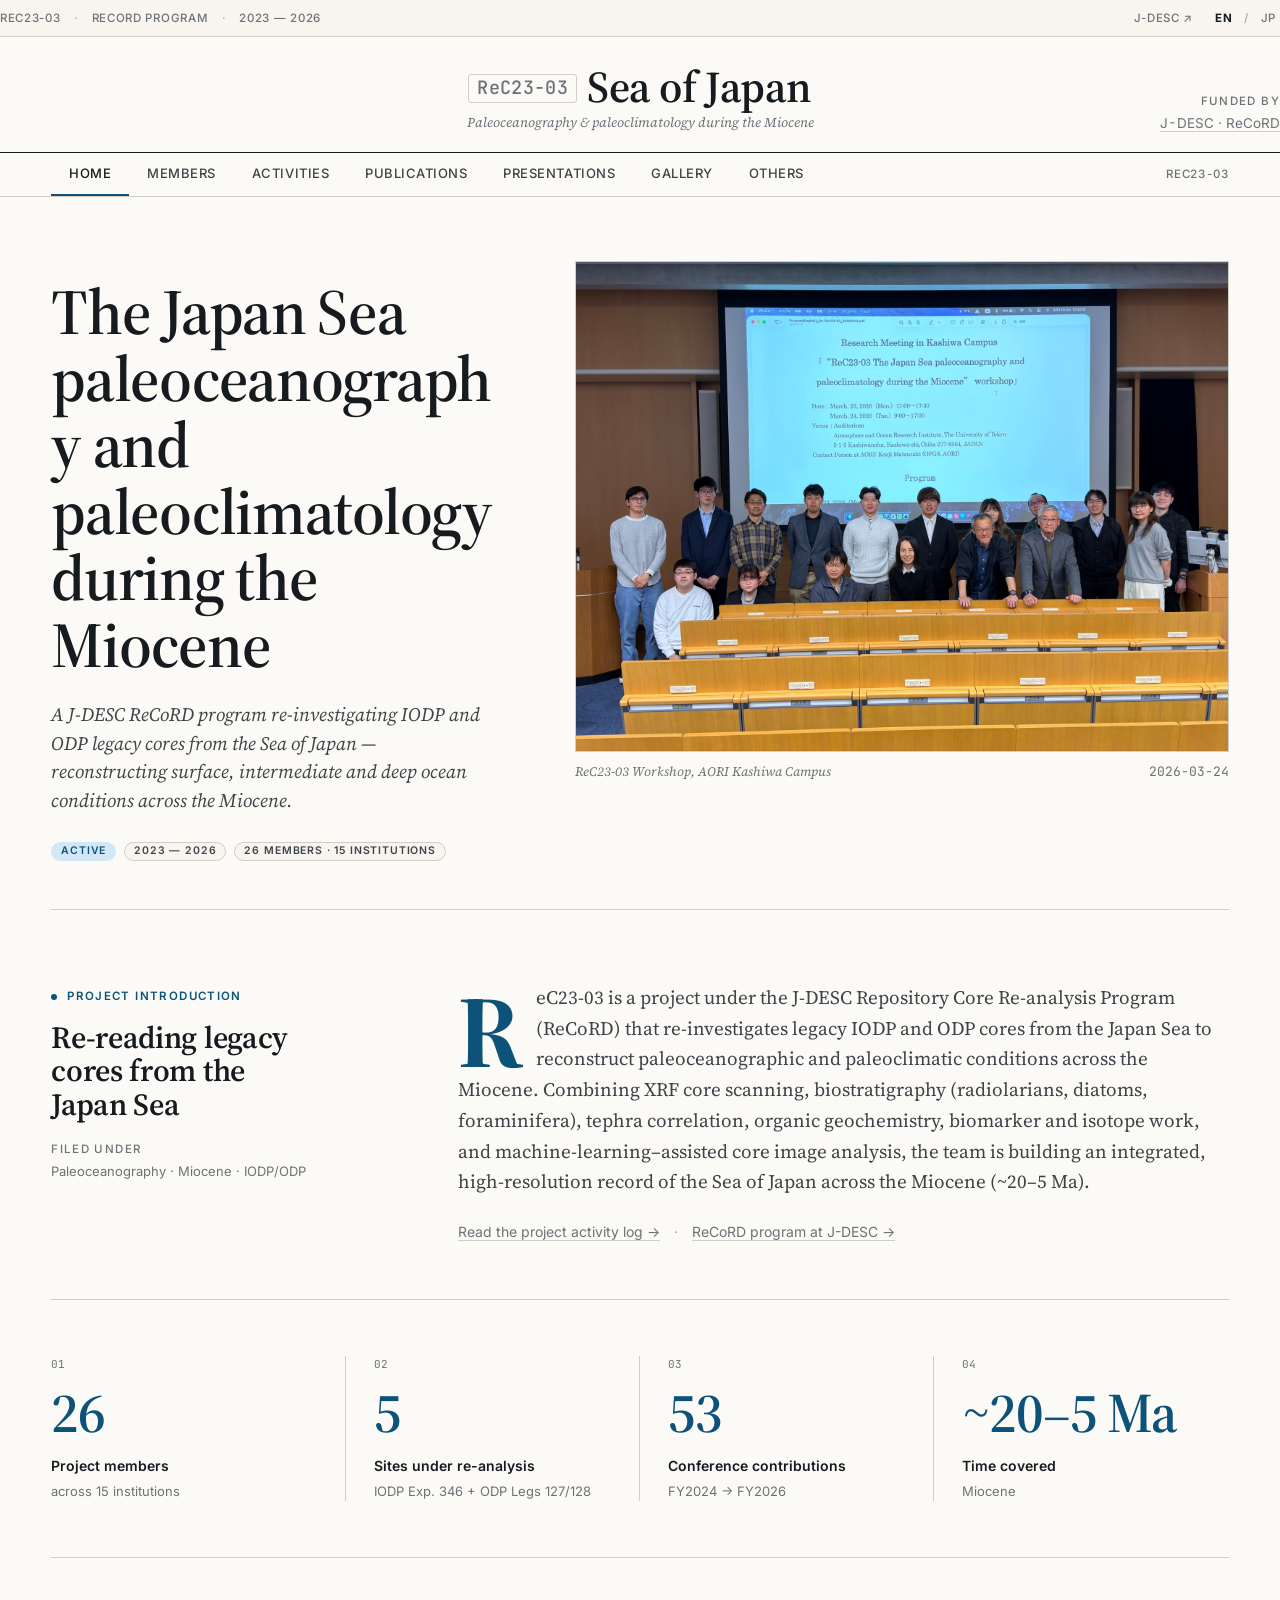
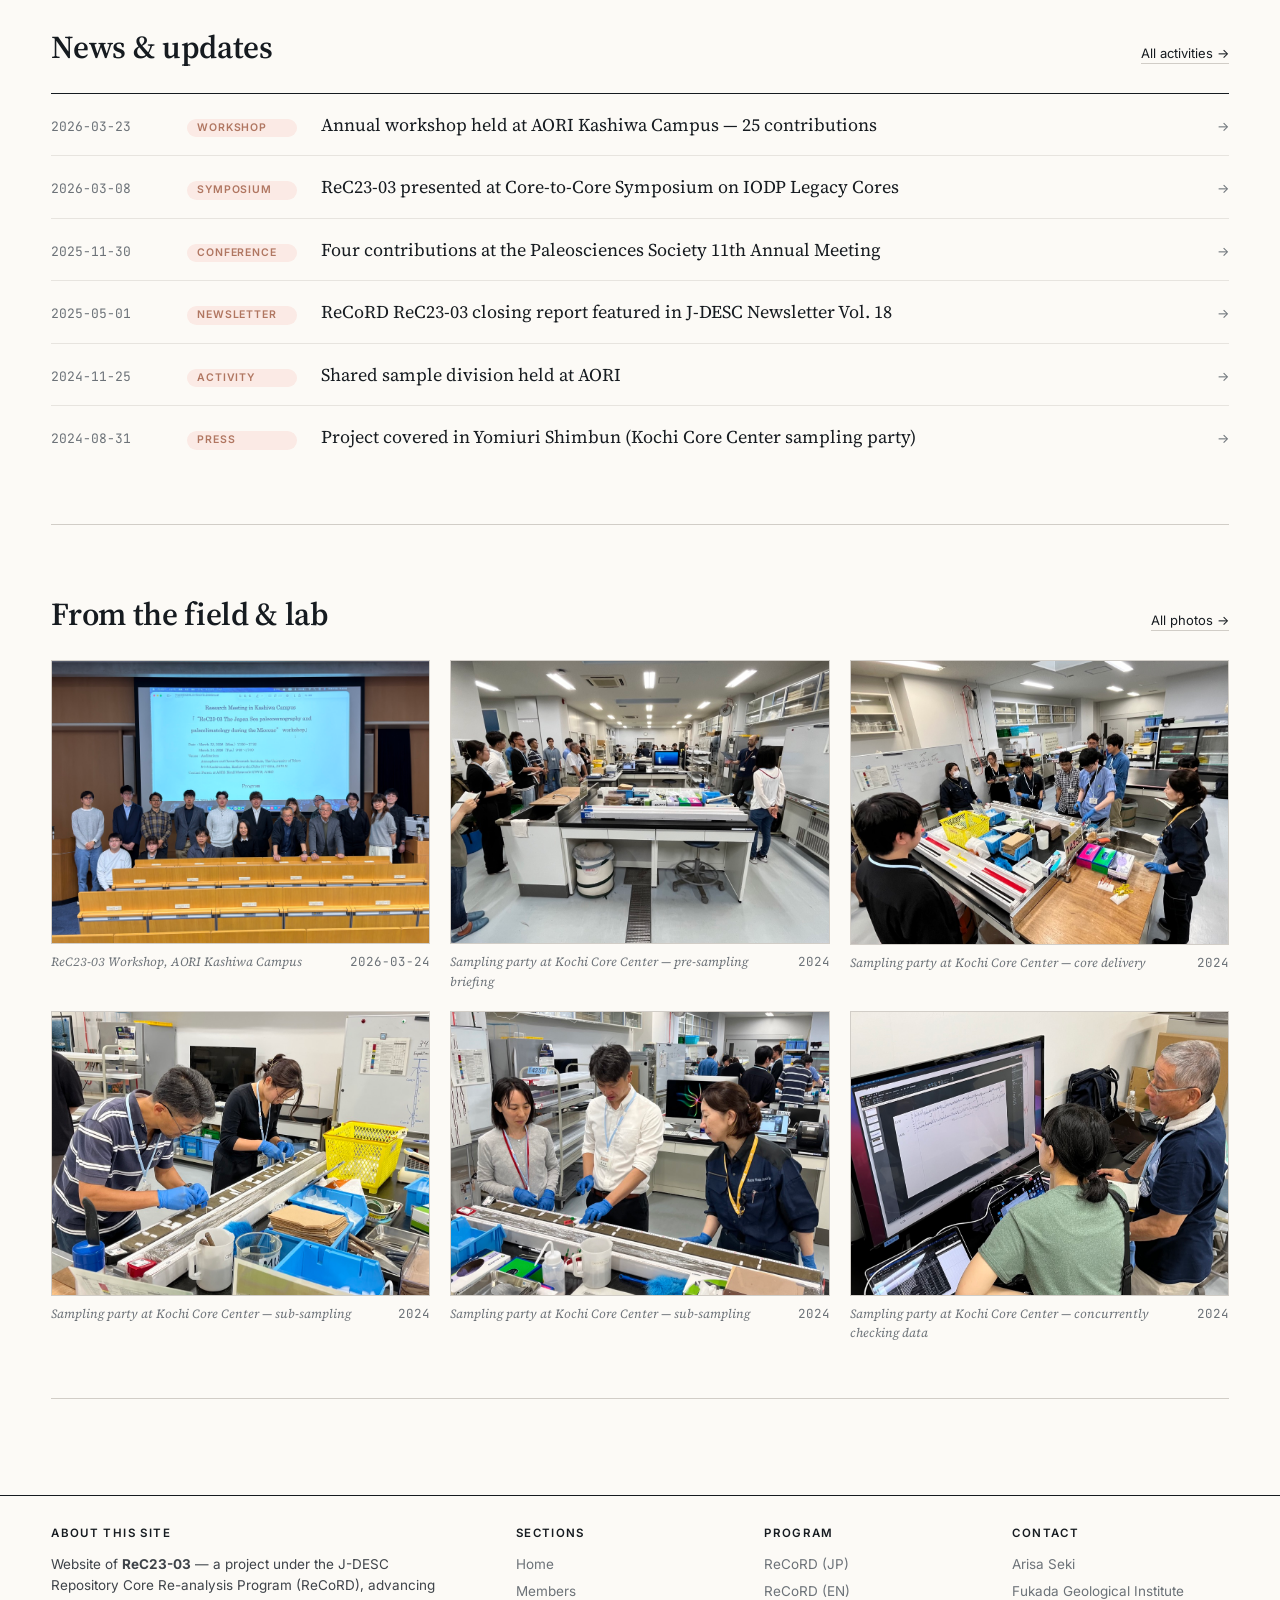
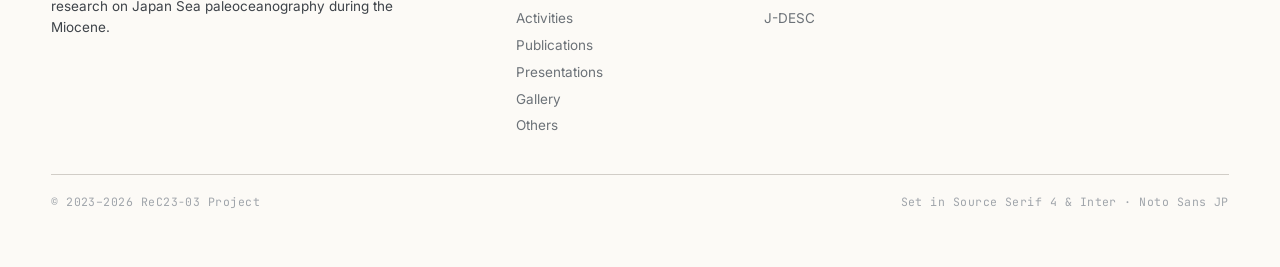
==== index.html @ 6c3a39df "Initial commit: complete ReC23-03 static site Home plus Members, Activities, Publications, Presentat" ====
<!DOCTYPE html>
<html lang="en" data-lang="en">
<head>
<meta charset="utf-8" />
<meta name="viewport" content="width=device-width, initial-scale=1" />
<title>ReC23-03 — Japan Sea paleoceanography during the Miocene</title>
<meta name="description" content="ReC23-03 — a J-DESC ReCoRD program re-investigating IODP and ODP legacy cores from the Sea of Japan to reconstruct Miocene paleoceanography and paleoclimate." />
<script>
/* Apply the saved language before first paint (same key as the prototype). */
(function () {
  var lang = "en";
  try { if (localStorage.getItem("rec23.lang") === "jp") lang = "jp"; } catch (e) {}
  var root = document.documentElement;
  root.setAttribute("data-lang", lang);
  root.setAttribute("lang", lang === "jp" ? "ja" : "en");
})();
</script>
<link rel="preconnect" href="https://fonts.googleapis.com" />
<link rel="preconnect" href="https://fonts.gstatic.com" crossorigin />
<link href="https://fonts.googleapis.com/css2?family=Source+Serif+4:ital,opsz,wght@0,8..60,400;0,8..60,500;0,8..60,600;0,8..60,700;1,8..60,400;1,8..60,500&family=Inter:wght@400;500;600;700&family=Noto+Sans+JP:wght@400;500;600;700&family=JetBrains+Mono:wght@400;500&display=swap" rel="stylesheet" />
<link rel="stylesheet" href="styles.css" />
</head>
<body>

<!-- Utility bar -->
<div class="utility">
  <div class="shell row">
    <div class="left">
      <span>ReC23-03</span>
      <span class="dot-sep">·</span>
      <span>ReCoRD Program</span>
      <span class="dot-sep">·</span>
      <span>2023 — 2026</span>
    </div>
    <div class="right">
      <a class="en" href="https://j-desc.org/en/record/" target="_blank" rel="noopener">J-DESC ↗</a>
      <a class="jp" href="https://j-desc.org/record/" target="_blank" rel="noopener">J-DESC ↗</a>
      <span class="lang-toggle">
        <button type="button" data-lang="en">EN</button>
        <span class="sep">/</span>
        <button type="button" data-lang="jp">JP</button>
      </span>
    </div>
  </div>
</div>

<!-- Masthead -->
<header class="masthead shell">
  <div class="left"></div>
  <div class="center">
    <div class="wordmark">
      <span class="code">ReC23-03</span><span class="en">Sea of Japan</span><span class="jp">日本海</span>
    </div>
    <div class="tagline">
      <span class="en">Paleoceanography &amp; paleoclimatology during the Miocene</span>
      <span class="jp">中新世の古海洋・古気候学</span>
    </div>
  </div>
  <div class="right">
    <div class="kicker"><span class="en">Funded by</span><span class="jp">助成</span></div>
    <div class="funder">
      <a class="link en" href="https://j-desc.org/en/record/" target="_blank" rel="noopener">J-DESC · ReCoRD</a>
      <a class="link jp" href="https://j-desc.org/record/" target="_blank" rel="noopener">J-DESC · ReCoRD</a>
    </div>
  </div>
</header>

<!-- Primary nav -->
<nav class="nav">
  <div class="shell row">
    <div class="nav-links">
      <a href="index.html" class="active"><span class="en">Home</span><span class="jp">ホーム</span></a>
      <a href="members.html"><span class="en">Members</span><span class="jp">メンバー</span></a>
      <a href="activities.html"><span class="en">Activities</span><span class="jp">活動</span></a>
      <a href="publications.html"><span class="en">Publications</span><span class="jp">出版物</span></a>
      <a href="presentations.html"><span class="en">Presentations</span><span class="jp">発表</span></a>
      <a href="gallery.html"><span class="en">Gallery</span><span class="jp">ギャラリー</span></a>
      <a href="others.html"><span class="en">Others</span><span class="jp">その他</span></a>
    </div>
    <div class="meta">ReC23-03</div>
  </div>
</nav>

<main class="shell">

  <!-- Hero (editorial variant) -->
  <section class="hero">
    <div class="grid">
      <div>
        <h1>
          <span class="en">The Japan Sea paleoceanography and paleoclimatology during the Miocene</span>
          <span class="jp">中新世における日本海の古気候・古海洋</span>
        </h1>
        <p class="lede">
          <span class="en">A J-DESC ReCoRD program re-investigating IODP and ODP legacy cores from the Sea of Japan — reconstructing surface, intermediate and deep ocean conditions across the Miocene.</span>
          <span class="jp">J-DESC ReCoRD プログラムの一課題として、IODP・ODP の日本海レガシーコアを再解析し、中新世の表層〜深層の海洋環境を復元する。</span>
        </p>
        <div class="tags">
          <span class="tag accent"><span class="en">Active</span><span class="jp">進行中</span></span>
          <span class="tag">2023 — 2026</span>
          <span class="tag"><span class="en">26 members · 15 institutions</span><span class="jp">26名 · 15機関</span></span>
        </div>
      </div>
      <figure>
        <div class="frame">
          <img src="assets/team-kashiwa-2026.jpg"
               alt="Group photo of ReC23-03 members at the workshop, AORI Kashiwa Campus" />
        </div>
        <figcaption>
          <span class="cap">
            <span class="en">ReC23-03 Workshop, AORI Kashiwa Campus</span>
            <span class="jp">ReC23-03 ワークショップ（東京大学大気海洋研究所 柏キャンパス）</span>
          </span>
          <span class="numeral">2026-03-24</span>
        </figcaption>
      </figure>
    </div>
  </section>

  <!-- Abstract -->
  <section class="abstract">
    <div class="grid">
      <div>
        <div class="eyebrow"><span class="dot"></span><span><span class="en">Project introduction</span><span class="jp">プロジェクト概要</span></span></div>
        <h2>
          <span class="en">Re-reading legacy cores from the Japan Sea</span>
          <span class="jp">日本海のレガシーコアを読みなおす</span>
        </h2>
        <div class="filed">
          <div class="kicker"><span class="en">Filed under</span><span class="jp">分類</span></div>
          <div class="filed-terms">
            <span class="en">Paleoceanography · Miocene · IODP/ODP</span>
            <span class="jp">古海洋・中新世・IODP/ODP</span>
          </div>
        </div>
      </div>
      <div>
        <p class="body en dropcap">ReC23-03 is a project under the J-DESC Repository Core Re-analysis Program (ReCoRD) that re-investigates legacy IODP and ODP cores from the Japan Sea to reconstruct paleoceanographic and paleoclimatic conditions across the Miocene. Combining XRF core scanning, biostratigraphy (radiolarians, diatoms, foraminifera), tephra correlation, organic geochemistry, biomarker and isotope work, and machine-learning–assisted core image analysis, the team is building an integrated, high-resolution record of the Sea of Japan across the Miocene (~20–5 Ma).</p>
        <p class="body jp">ReC23-03 は、J-DESC のリポジトリコア再解析プログラム（ReCoRD）の一課題として、IODP・ODP 等で取得された日本海のレガシーコアを再解析し、中新世の古海洋・古気候環境を復元するプロジェクトです。XRF コアスキャナーによる非破壊分析、放散虫・珪藻・有孔虫・テフラ等の層序、有機地球化学・バイオマーカー・同位体分析、そして機械学習を用いたコア画像解析を統合し、中新世（約20–5 Ma）の日本海の高解像度の総合記録を構築することを目指しています。</p>
        <p class="more">
          <a class="link arrow" href="activities.html"><span class="en">Read the project activity log</span><span class="jp">活動記録を見る</span></a>
          <span class="dot-sep">·</span>
          <a class="link arrow en" href="https://j-desc.org/en/record/" target="_blank" rel="noopener">ReCoRD program at J-DESC</a>
          <a class="link arrow jp" href="https://j-desc.org/record/" target="_blank" rel="noopener">J-DESC の ReCoRD</a>
        </p>
      </div>
    </div>
  </section>

  <!-- Highlights -->
  <section class="highlights">
    <div class="grid">
      <div class="cell">
        <div class="idx numeral">01</div>
        <div class="value">26</div>
        <div class="label">Project members</div>
        <div class="note">across 15 institutions</div>
      </div>
      <div class="cell">
        <div class="idx numeral">02</div>
        <div class="value">5</div>
        <div class="label">Sites under re-analysis</div>
        <div class="note">IODP Exp. 346 + ODP Legs 127/128</div>
      </div>
      <div class="cell">
        <div class="idx numeral">03</div>
        <div class="value">53</div>
        <div class="label">Conference contributions</div>
        <div class="note">FY2024 → FY2026</div>
      </div>
      <div class="cell">
        <div class="idx numeral">04</div>
        <div class="value">~20–5 Ma</div>
        <div class="label">Time covered</div>
        <div class="note">Miocene</div>
      </div>
    </div>
  </section>

  <!-- News & updates -->
  <section class="news">
    <div class="section-head">
      <h2><span class="en">News &amp; updates</span><span class="jp">ニュース・更新</span></h2>
      <a class="link arrow" href="activities.html"><span class="en">All activities</span><span class="jp">すべての活動</span></a>
    </div>
    <ol>
      <li>
        <span class="date numeral">2026-03-23</span>
        <span class="tag clay"><span class="en">Workshop</span><span class="jp">ワークショップ</span></span>
        <a class="title" href="presentations.html">
          <span class="en">Annual workshop held at AORI Kashiwa Campus — 25 contributions</span>
          <span class="jp">東京大学大気海洋研究所（柏）にてワークショップ開催 — 25件の発表</span>
        </a>
        <a class="go" href="presentations.html" aria-hidden="true" tabindex="-1">→</a>
      </li>
      <li>
        <span class="date numeral">2026-03-08</span>
        <span class="tag clay"><span class="en">Symposium</span><span class="jp">シンポジウム</span></span>
        <a class="title" href="presentations.html">
          <span class="en">ReC23-03 presented at Core-to-Core Symposium on IODP Legacy Cores</span>
          <span class="jp">Core-to-Core シンポジウム「IODP Legacy Cores」にて ReC23-03 を紹介</span>
        </a>
        <a class="go" href="presentations.html" aria-hidden="true" tabindex="-1">→</a>
      </li>
      <li>
        <span class="date numeral">2025-11-30</span>
        <span class="tag clay"><span class="en">Conference</span><span class="jp">学会</span></span>
        <a class="title" href="presentations.html">
          <span class="en">Four contributions at the Paleosciences Society 11th Annual Meeting</span>
          <span class="jp">第11回地球環境史学会年会にて4件の発表</span>
        </a>
        <a class="go" href="presentations.html" aria-hidden="true" tabindex="-1">→</a>
      </li>
      <li>
        <span class="date numeral">2025-05-01</span>
        <span class="tag clay"><span class="en">Newsletter</span><span class="jp">ニュース</span></span>
        <a class="title" href="others.html">
          <span class="en">ReCoRD ReC23-03 closing report featured in J-DESC Newsletter Vol. 18</span>
          <span class="jp">J-DESC ニュースレター Vol. 18 にて ReC23-03 終了報告掲載</span>
        </a>
        <a class="go" href="others.html" aria-hidden="true" tabindex="-1">→</a>
      </li>
      <li>
        <span class="date numeral">2024-11-25</span>
        <span class="tag clay"><span class="en">Activity</span><span class="jp">活動</span></span>
        <a class="title" href="activities.html">
          <span class="en">Shared sample division held at AORI</span>
          <span class="jp">AORI にて共有試料分取を実施</span>
        </a>
        <a class="go" href="activities.html" aria-hidden="true" tabindex="-1">→</a>
      </li>
      <li>
        <span class="date numeral">2024-08-31</span>
        <span class="tag clay"><span class="en">Press</span><span class="jp">メディア</span></span>
        <a class="title" href="others.html">
          <span class="en">Project covered in Yomiuri Shimbun (Kochi Core Center sampling party)</span>
          <span class="jp">読売新聞にて高知コアセンターでのサンプリングパーティーが紹介される</span>
        </a>
        <a class="go" href="others.html" aria-hidden="true" tabindex="-1">→</a>
      </li>
    </ol>
  </section>

  <!-- Gallery strip -->
  <section class="gallery">
    <div class="section-head">
      <h2><span class="en">From the field &amp; lab</span><span class="jp">現場と実験室から</span></h2>
      <a class="link arrow" href="gallery.html"><span class="en">All photos</span><span class="jp">ギャラリーへ</span></a>
    </div>
    <div class="grid">
      <figure>
        <div class="frame">
          <img src="assets/team-kashiwa-2026.jpg" loading="lazy" decoding="async"
               alt="Group photo of ReC23-03 members at the workshop, AORI Kashiwa Campus" />
        </div>
        <figcaption>
          <span class="cap">
            <span class="en">ReC23-03 Workshop, AORI Kashiwa Campus</span>
            <span class="jp">ReC23-03 ワークショップ（東京大学大気海洋研究所 柏キャンパス）</span>
          </span>
          <span class="numeral">2026-03-24</span>
        </figcaption>
      </figure>
      <figure>
        <div class="frame">
          <img src="assets/sampling_party_1.jpg" loading="lazy" decoding="async"
               alt="Sampling party at Kochi Core Center — pre-sampling briefing" />
        </div>
        <figcaption>
          <span class="cap">
            <span class="en">Sampling party at Kochi Core Center — pre-sampling briefing</span>
            <span class="jp">高知コアセンターでのサンプリングパーティー（事前打ち合わせ）</span>
          </span>
          <span class="numeral">2024</span>
        </figcaption>
      </figure>
      <figure>
        <div class="frame">
          <img src="assets/sampling_party_2.jpg" loading="lazy" decoding="async"
               alt="Sampling party at Kochi Core Center — core delivery" />
        </div>
        <figcaption>
          <span class="cap">
            <span class="en">Sampling party at Kochi Core Center — core delivery</span>
            <span class="jp">高知コアセンターでのサンプリングパーティー（コアの搬入）</span>
          </span>
          <span class="numeral">2024</span>
        </figcaption>
      </figure>
      <figure>
        <div class="frame">
          <img src="assets/sampling_party_3.jpg" loading="lazy" decoding="async"
               alt="Sampling party at Kochi Core Center — sub-sampling" />
        </div>
        <figcaption>
          <span class="cap">
            <span class="en">Sampling party at Kochi Core Center — sub-sampling</span>
            <span class="jp">高知コアセンターでのサンプリングパーティー（サブサンプリング）</span>
          </span>
          <span class="numeral">2024</span>
        </figcaption>
      </figure>
      <figure>
        <div class="frame">
          <img src="assets/sampling_party_4.jpg" loading="lazy" decoding="async"
               alt="Sampling party at Kochi Core Center — sub-sampling" />
        </div>
        <figcaption>
          <span class="cap">
            <span class="en">Sampling party at Kochi Core Center — sub-sampling</span>
            <span class="jp">高知コアセンターでのサンプリングパーティー（サブサンプリング）</span>
          </span>
          <span class="numeral">2024</span>
        </figcaption>
      </figure>
      <figure>
        <div class="frame">
          <img src="assets/sampling_party_5.jpg" loading="lazy" decoding="async"
               alt="Sampling party at Kochi Core Center — concurrently checking data" />
        </div>
        <figcaption>
          <span class="cap">
            <span class="en">Sampling party at Kochi Core Center — concurrently checking data</span>
            <span class="jp">高知コアセンターでのサンプリングパーティー（並行してデータを確認）</span>
          </span>
          <span class="numeral">2024</span>
        </figcaption>
      </figure>
    </div>
  </section>

</main>

<!-- Footer -->
<footer>
  <div class="shell">
    <div class="row">
      <div>
        <h4><span class="en">About this site</span><span class="jp">このサイトについて</span></h4>
        <p class="about">
          <span class="en">Website of <b>ReC23-03</b> — a project under the J-DESC Repository Core Re-analysis Program (ReCoRD), advancing research on Japan Sea paleoceanography during the Miocene.</span>
          <span class="jp"><b>ReC23-03</b> プロジェクトのwebサイトです。J-DESC リポジトリコア再解析プログラム（ReCoRD）の一課題として、中新世日本海の古海洋復元研究を進めています。</span>
        </p>
      </div>
      <div>
        <h4><span class="en">Sections</span><span class="jp">セクション</span></h4>
        <ul>
          <li><a href="index.html"><span class="en">Home</span><span class="jp">ホーム</span></a></li>
          <li><a href="members.html"><span class="en">Members</span><span class="jp">メンバー</span></a></li>
          <li><a href="activities.html"><span class="en">Activities</span><span class="jp">活動</span></a></li>
          <li><a href="publications.html"><span class="en">Publications</span><span class="jp">出版物</span></a></li>
          <li><a href="presentations.html"><span class="en">Presentations</span><span class="jp">発表</span></a></li>
          <li><a href="gallery.html"><span class="en">Gallery</span><span class="jp">ギャラリー</span></a></li>
          <li><a href="others.html"><span class="en">Others</span><span class="jp">その他</span></a></li>
        </ul>
      </div>
      <div>
        <h4><span class="en">Program</span><span class="jp">プログラム</span></h4>
        <ul>
          <li><a href="https://j-desc.org/record/" target="_blank" rel="noopener">ReCoRD (JP)</a></li>
          <li><a href="https://j-desc.org/en/record/" target="_blank" rel="noopener">ReCoRD (EN)</a></li>
          <li><a href="https://j-desc.org/" target="_blank" rel="noopener">J-DESC</a></li>
        </ul>
      </div>
      <div>
        <h4><span class="en">Contact</span><span class="jp">連絡先</span></h4>
        <ul>
          <li>Arisa Seki</li>
          <li class="muted">Fukada Geological Institute</li>
        </ul>
      </div>
    </div>
    <div class="colophon">
      <span>© 2023–2026 ReC23-03 Project</span>
      <span>Set in Source Serif 4 &amp; Inter · Noto Sans JP</span>
    </div>
  </div>
</footer>

<script>
/* EN / JP toggle — persists via the same key the prototype used. */
(function () {
  var root = document.documentElement;
  function setLang(lang) {
    root.setAttribute("data-lang", lang);
    root.setAttribute("lang", lang === "jp" ? "ja" : "en");
    try { localStorage.setItem("rec23.lang", lang); } catch (e) {}
  }
  var buttons = document.querySelectorAll(".lang-toggle button");
  for (var i = 0; i < buttons.length; i++) {
    (function (btn) {
      btn.addEventListener("click", function () {
        setLang(btn.getAttribute("data-lang"));
      });
    })(buttons[i]);
  }
})();
</script>

</body>
</html>
---- styles.css ----
/* ReC23-03 site — modern editorial bulletin */
:root {
  --bg: oklch(0.985 0.005 80);
  --bg-2: oklch(0.97 0.008 80);
  --bg-card: oklch(1 0 0);
  --rule: oklch(0.85 0.01 80);
  --rule-soft: oklch(0.92 0.008 80);
  --ink: oklch(0.22 0.012 250);
  --ink-2: oklch(0.38 0.012 250);
  --ink-3: oklch(0.55 0.012 250);
  --ink-4: oklch(0.72 0.01 250);
  --accent: oklch(0.42 0.09 240);   /* deep ocean blue */
  --accent-soft: oklch(0.92 0.03 240);
  --clay: oklch(0.62 0.08 40);      /* warm secondary */
  --clay-soft: oklch(0.95 0.02 40);

  --serif: "Source Serif 4", "Source Serif Pro", "Times New Roman", Georgia, serif;
  --sans: "Inter", ui-sans-serif, system-ui, -apple-system, "Helvetica Neue", sans-serif;
  --jp: "Noto Sans JP", "Hiragino Sans", "Yu Gothic", sans-serif;
  --mono: "JetBrains Mono", ui-monospace, "SF Mono", Menlo, monospace;

  --maxw: 1280px;
  --gutter: clamp(20px, 4vw, 56px);

  --t-display: clamp(36px, 5.4vw, 84px);
  --t-h1: clamp(30px, 4.2vw, 56px);
  --t-h2: clamp(22px, 2.4vw, 32px);
  --t-h3: 18px;
  --t-body: 16px;
  --t-small: 13.5px;
  --t-tiny: 11.5px;
}

[data-theme="dark"] {
  --bg: oklch(0.18 0.012 250);
  --bg-2: oklch(0.22 0.012 250);
  --bg-card: oklch(0.24 0.012 250);
  --rule: oklch(0.32 0.012 250);
  --rule-soft: oklch(0.28 0.012 250);
  --ink: oklch(0.95 0.008 80);
  --ink-2: oklch(0.82 0.008 80);
  --ink-3: oklch(0.65 0.008 80);
  --ink-4: oklch(0.5 0.008 80);
  --accent: oklch(0.72 0.12 230);
  --accent-soft: oklch(0.32 0.05 240);
  --clay: oklch(0.78 0.08 40);
  --clay-soft: oklch(0.32 0.04 40);
}

* { box-sizing: border-box; }
html { color-scheme: light; }
[data-theme="dark"] { color-scheme: dark; }
html, body { margin: 0; padding: 0; }
body {
  background: var(--bg);
  color: var(--ink);
  font-family: var(--sans);
  font-size: var(--t-body);
  line-height: 1.55;
  -webkit-font-smoothing: antialiased;
  text-rendering: optimizeLegibility;
}
:lang(ja), .jp { font-family: var(--jp); }

a { color: inherit; text-decoration: none; }
a.link { border-bottom: 1px solid var(--rule); transition: border-color .15s, color .15s; }
a.link:hover { color: var(--accent); border-color: var(--accent); }

img { max-width: 100%; display: block; }

/* ------- Layout shell ------- */
.shell { max-width: var(--maxw); margin: 0 auto; padding: 0 var(--gutter); }
.rule { border-top: 1px solid var(--rule); }
.rule-soft { border-top: 1px solid var(--rule-soft); }

/* ------- Top utility bar ------- */
.utility {
  font: 500 var(--t-tiny)/1.4 var(--sans);
  letter-spacing: 0.06em;
  text-transform: uppercase;
  color: var(--ink-3);
  background: var(--bg-2);
  border-bottom: 1px solid var(--rule);
}
.utility .row {
  display: flex; align-items: center; justify-content: space-between;
  padding: 8px 0;
}
.utility .right { display: flex; gap: 18px; align-items: center; }
.utility a:hover { color: var(--accent); }
.lang-toggle button {
  appearance: none; border: 0; background: transparent;
  font: inherit; color: var(--ink-3); cursor: pointer;
  letter-spacing: inherit; text-transform: inherit;
  padding: 2px 4px;
}
.lang-toggle button.active { color: var(--ink); font-weight: 700; }
.lang-toggle .sep { color: var(--ink-4); margin: 0 4px; }

/* ------- Masthead ------- */
.masthead {
  padding: 28px 0 18px;
  border-bottom: 1px solid var(--ink);
  display: grid;
  grid-template-columns: 1fr auto 1fr;
  align-items: end;
  gap: 24px;
}
.masthead .left, .masthead .right { color: var(--ink-3); font-size: var(--t-small); }
.masthead .right { text-align: right; font-variant-numeric: tabular-nums; }
.masthead .center { text-align: center; }
.masthead .wordmark {
  font-family: var(--serif);
  font-weight: 600;
  font-size: clamp(28px, 4vw, 44px);
  letter-spacing: -0.01em;
  line-height: 1;
}
.masthead .wordmark .code {
  display: inline-block;
  vertical-align: middle;
  white-space: nowrap;
  font-family: var(--mono);
  font-size: 0.42em;
  font-weight: 500;
  letter-spacing: 0.02em;
  color: var(--ink-3);
  border: 1px solid var(--rule);
  padding: 4px 8px;
  border-radius: 3px;
  margin-right: 10px;
  transform: translateY(-3px);
}
.masthead .tagline {
  font-family: var(--serif);
  font-style: italic;
  color: var(--ink-3);
  font-size: var(--t-small);
  margin-top: 4px;
}
.masthead .funder { margin-top: 6px; }

/* ------- Primary nav ------- */
.nav {
  border-bottom: 1px solid var(--rule);
  background: var(--bg);
  position: sticky; top: 0; z-index: 50;
}
.nav .row {
  display: flex; align-items: stretch; justify-content: space-between;
  gap: 0;
}
.nav-links { display: flex; gap: 0; }
.nav-links a {
  display: inline-flex; align-items: center;
  padding: 14px 18px;
  font: 500 13px/1 var(--sans);
  letter-spacing: 0.04em;
  text-transform: uppercase;
  color: var(--ink-2);
  border-bottom: 2px solid transparent;
  transition: color .15s, border-color .15s;
}
.nav-links a:hover { color: var(--accent); }
.nav-links a.active { color: var(--ink); border-bottom-color: var(--accent); }
.nav .meta {
  display: flex; align-items: center;
  font: 500 11.5px/1 var(--sans);
  letter-spacing: 0.06em;
  text-transform: uppercase;
  color: var(--ink-3);
  padding: 14px 0;
  font-variant-numeric: tabular-nums;
}

/* ------- Section labels ------- */
.eyebrow {
  font: 600 11.5px/1 var(--sans);
  letter-spacing: 0.12em;
  text-transform: uppercase;
  color: var(--accent);
  display: inline-flex; align-items: center; gap: 10px;
}
.eyebrow .dot {
  width: 6px; height: 6px; border-radius: 50%;
  background: var(--accent);
  display: inline-block;
}
.eyebrow .num {
  font-family: var(--mono);
  font-size: 11px;
  color: var(--ink-3);
  letter-spacing: 0;
}
h1, h2, h3, h4 { font-family: var(--serif); font-weight: 600; letter-spacing: -0.01em; line-height: 1.1; margin: 0; overflow-wrap: break-word; word-break: normal; hyphens: auto; }
h1 { font-size: var(--t-h1); }
h2 { font-size: var(--t-h2); }
h3 { font-size: var(--t-h3); font-family: var(--sans); font-weight: 600; letter-spacing: 0; }

p { margin: 0 0 1em; }
p:last-child { margin-bottom: 0; }

/* ------- Page header ------- */
.page-head {
  padding: 56px 0 40px;
  border-bottom: 1px solid var(--rule);
  display: grid;
  grid-template-columns: 1fr 1fr;
  gap: 48px;
  align-items: end;
}
.page-head .title { font-size: var(--t-h1); max-width: 18ch; text-wrap: pretty; }
.page-head .deck {
  font-family: var(--serif); font-style: italic;
  color: var(--ink-2); font-size: 18px; line-height: 1.55;
  max-width: 56ch;
}

@media (max-width: 760px) {
  .page-head { grid-template-columns: 1fr; gap: 18px; padding: 36px 0 24px; }
  .masthead { grid-template-columns: 1fr; text-align: left; }
  .masthead .right { text-align: left; }
  .nav .row { flex-direction: column; align-items: flex-start; }
  .nav-links { overflow-x: auto; width: 100%; }
  .nav .meta { padding: 0 0 12px; }
}

/* ------- Footer ------- */
footer {
  margin-top: 96px;
  border-top: 1px solid var(--ink);
  padding: 32px 0 56px;
  font-size: var(--t-small);
  color: var(--ink-3);
}
footer .row { display: grid; grid-template-columns: 2fr 1fr 1fr 1fr; gap: 32px; }
footer h4 {
  font: 600 11.5px/1 var(--sans);
  letter-spacing: 0.12em;
  text-transform: uppercase;
  color: var(--ink);
  margin-bottom: 14px;
}
footer ul { list-style: none; padding: 0; margin: 0; }
footer li { margin-bottom: 6px; }
footer a:hover { color: var(--accent); }
footer .colophon {
  margin-top: 32px;
  padding-top: 18px;
  border-top: 1px solid var(--rule);
  display: flex; justify-content: space-between; align-items: baseline;
  font-family: var(--mono);
  font-size: var(--t-tiny);
  color: var(--ink-4);
  letter-spacing: 0.04em;
}
footer .about { color: var(--ink-2); max-width: 44ch; }
footer .muted { color: var(--ink-3); }
@media (max-width: 760px) {
  footer .row { grid-template-columns: 1fr 1fr; }
  footer .colophon { flex-direction: column; gap: 6px; }
}

/* ------- Generic chips / tags ------- */
.tag {
  display: inline-flex; align-items: center;
  padding: 3px 9px;
  font: 600 10.5px/1 var(--sans);
  letter-spacing: 0.08em;
  text-transform: uppercase;
  color: var(--ink-2);
  background: var(--bg-2);
  border: 1px solid var(--rule);
  border-radius: 100px;
  white-space: nowrap;
}
.tag.accent { color: var(--accent); background: var(--accent-soft); border-color: transparent; }
.tag.clay   { color: var(--clay); background: var(--clay-soft); border-color: transparent; }

/* ------- Image placeholders (subtly striped) ------- */
.placeholder {
  position: relative;
  aspect-ratio: 4 / 3;
  background:
    repeating-linear-gradient(135deg,
      oklch(0.93 0.008 240) 0 8px,
      oklch(0.96 0.008 240) 8px 16px);
  border: 1px solid var(--rule);
  display: flex; align-items: center; justify-content: center;
  font-family: var(--mono);
  font-size: 11.5px;
  color: var(--ink-3);
  letter-spacing: 0.04em;
  text-align: center;
  padding: 16px;
}
[data-theme="dark"] .placeholder {
  background:
    repeating-linear-gradient(135deg,
      oklch(0.26 0.012 250) 0 8px,
      oklch(0.29 0.012 250) 8px 16px);
}
.placeholder::after {
  content: ""; position: absolute; inset: 8px;
  border: 1px dashed var(--rule);
  pointer-events: none;
}

/* ------- Card ------- */
.card {
  background: var(--bg-card);
  border: 1px solid var(--rule);
  padding: 22px;
  display: flex; flex-direction: column; gap: 12px;
}

/* ------- Drop cap (used on overview) ------- */
.dropcap::first-letter {
  font-family: var(--serif);
  font-weight: 700;
  font-size: 5.4em;
  line-height: 0.85;
  float: left;
  margin: 6px 12px -4px 0;
  color: var(--accent);
}

/* small/numeric */
.kicker { font: 500 11.5px/1 var(--sans); letter-spacing: 0.12em; text-transform: uppercase; color: var(--ink-3); }
.numeral { font-family: var(--mono); font-variant-numeric: tabular-nums; }

/* utility */
.spacer-lg { height: 96px; }
.spacer-md { height: 56px; }
.spacer-sm { height: 28px; }

/* small icon arrow */
.arrow::after { content: " →"; font-family: var(--sans); }

/* =====================================================================
   Bilingual content (EN / JP)
   Translatable nodes carry .en / .jp siblings; the root data-lang
   attribute picks one. Without JS the page stays English.
   ===================================================================== */
html:not([data-lang="jp"]) .jp { display: none !important; }
html[data-lang="jp"] .en { display: none !important; }
html:not([data-lang="jp"]) .lang-toggle button[data-lang="en"],
html[data-lang="jp"] .lang-toggle button[data-lang="jp"] {
  color: var(--ink); font-weight: 700;
}

/* separators used between inline utility items */
.dot-sep { margin: 0 10px; color: var(--ink-4); }

/* =====================================================================
   Home page sections
   ===================================================================== */
main > section { border-bottom: 1px solid var(--rule); }

.section-head {
  display: flex; justify-content: space-between; align-items: baseline;
  margin-bottom: 28px;
}
.section-head h2 { font-size: 32px; }
.section-head .link { font-size: 13px; }

.frame { aspect-ratio: 4 / 3; overflow: hidden; border: 1px solid var(--rule); }
.frame img { width: 100%; height: 100%; object-fit: cover; display: block; }
.cap { font-family: var(--serif); font-style: italic; }

/* ------- Hero (editorial variant) ------- */
.hero { padding: 64px 0 48px; }
.hero .grid {
  display: grid;
  grid-template-columns: minmax(0, 5fr) minmax(0, 7fr);
  gap: 56px;
  align-items: start;
}
.hero h1 {
  font-size: clamp(34px, 5vw, 76px);
  margin-top: 18px;
  line-height: 1.04;
  letter-spacing: -0.02em;
  text-wrap: balance;
}
.hero .lede {
  margin-top: 22px;
  font-family: var(--serif); font-style: italic;
  color: var(--ink-2);
  font-size: 19px; line-height: 1.5;
  max-width: 44ch;
}
.hero .tags { display: flex; gap: 8px; margin-top: 28px; flex-wrap: wrap; }
.hero figure { margin: 0; }
.hero figcaption {
  display: flex; justify-content: space-between; gap: 12px;
  margin-top: 10px; font-size: 13px; color: var(--ink-3);
}

/* ------- Abstract ------- */
.abstract { padding: 72px 0 56px; }
.abstract .grid {
  display: grid;
  grid-template-columns: minmax(0, 1fr) minmax(0, 2.2fr);
  gap: 56px;
}
.abstract h2 { margin-top: 14px; max-width: 16ch; }
.abstract .filed { margin-top: 22px; font-size: 13px; color: var(--ink-3); }
.abstract .filed-terms { margin-top: 6px; }
.abstract .body {
  font-family: var(--serif);
  font-size: 19px; line-height: 1.62;
  color: var(--ink-2);
  text-wrap: pretty;
}
.abstract .more { margin-top: 24px; font-size: 14px; color: var(--ink-3); }

/* ------- Highlights ------- */
.highlights { padding: 56px 0; }
.highlights .grid { display: grid; grid-template-columns: repeat(4, 1fr); }
.highlights .cell { padding: 0 28px; border-right: 1px solid var(--rule); }
.highlights .cell:first-child { padding-left: 0; }
.highlights .cell:last-child { border-right: 0; padding-right: 0; }
.highlights .idx { font-family: var(--mono); font-size: 11px; color: var(--ink-3); }
.highlights .value {
  font-family: var(--serif);
  font-size: 56px; font-weight: 600; line-height: 1;
  margin-top: 12px;
  color: var(--accent);
  letter-spacing: -0.02em;
}
.highlights .label { margin-top: 14px; font-weight: 600; font-size: 14px; }
.highlights .note { margin-top: 4px; font-size: 13px; color: var(--ink-3); }

/* ------- News & updates ------- */
.news { padding: 72px 0 56px; }
.news ol { list-style: none; margin: 0; padding: 0; }
.news li {
  display: grid;
  grid-template-columns: 112px 110px 1fr auto;
  gap: 24px;
  align-items: baseline;
  padding: 18px 0;
  border-top: 1px solid var(--rule-soft);
}
.news li:first-child { border-top: 1px solid var(--ink); }
.news .date { font-size: 13px; color: var(--ink-3); }
.news .title {
  font-family: var(--serif);
  font-size: 18px; line-height: 1.4;
  color: var(--ink);
  transition: color .15s;
}
.news .title:hover { color: var(--accent); }
.news .go { font-size: 13px; color: var(--ink-3); }

/* ------- Gallery strip ------- */
.gallery { padding: 72px 0 56px; }
.gallery .grid { display: grid; grid-template-columns: repeat(3, 1fr); gap: 20px; }
.gallery figure { margin: 0; }
.gallery figcaption {
  display: flex; justify-content: space-between; gap: 12px;
  margin-top: 8px; font-size: 12.5px; color: var(--ink-3);
}

/* ------- Home responsive ------- */
@media (max-width: 960px) {
  .hero .grid { grid-template-columns: 1fr; gap: 32px; }
  .abstract .grid { grid-template-columns: 1fr; gap: 28px; }
  .highlights .grid { grid-template-columns: 1fr 1fr; row-gap: 36px; }
  .highlights .cell:nth-child(even) { border-right: 0; padding-right: 0; }
  .highlights .cell:nth-child(odd) { padding-left: 0; }
  .gallery .grid { grid-template-columns: 1fr 1fr; }
}
@media (max-width: 640px) {
  .highlights .grid { grid-template-columns: 1fr; }
  .highlights .cell { border-right: 0; padding: 0; }
  .news li {
    grid-template-columns: auto auto 1fr;
    grid-template-areas:
      "date tag go"
      "title title title";
    row-gap: 10px;
  }
  .news .date { grid-area: date; }
  .news li .tag { grid-area: tag; justify-self: start; }
  .news .title { grid-area: title; }
  .news .go { grid-area: go; justify-self: end; }
  .gallery .grid { grid-template-columns: 1fr; }
}

/* =====================================================================
   Sub-pages (Members / Activities / Publications / Presentations /
   Gallery / Others) — compiled from the Design project prototypes'
   inline JSX styles. Sections manage their own rules, so the home-page
   "main > section" divider is switched off under main.sub.
   ===================================================================== */
main.sub > section { border-bottom: 0; }

/* ------- Members ------- */
.members-toolbar {
  padding: 32px 0 0;
  display: flex; justify-content: space-between; align-items: baseline;
  gap: 16px; flex-wrap: wrap;
}
.view-toggle {
  display: flex; gap: 4px;
  border: 1px solid var(--rule);
  padding: 3px; border-radius: 4px;
}
.view-toggle button {
  appearance: none; border: 0; background: transparent;
  color: var(--ink-2);
  font: 500 12px/1 var(--sans);
  padding: 6px 12px;
  letter-spacing: 0.04em; text-transform: uppercase;
  cursor: pointer;
}
.view-toggle button.active { background: var(--ink); color: var(--bg); }

.members-body { padding: 20px 0 56px; }
.member-list {
  list-style: none; padding: 0; margin: 0;
  border-top: 1px solid var(--ink);
}
.member-row {
  display: grid;
  grid-template-columns: 1.6fr 1.5fr 150px;
  gap: 18px;
  padding: 16px 0;
  border-top: 1px solid var(--rule-soft);
  align-items: center;
}
.member-list > .member-row:first-child { border-top: 0; }
.member-row .name { font-family: var(--serif); font-size: 19px; font-weight: 600; letter-spacing: -0.005em; }
.member-row .alt { color: var(--ink-3); font-size: 13px; margin-top: 2px; }
.member-row .inst { color: var(--ink-2); font-size: 14px; }
.member-row .role { text-align: right; }
.role-tag {
  display: inline-block;
  padding: 3px 8px;
  border: 1px solid var(--rule);
  color: var(--ink-3);
  font-family: var(--sans); font-size: 10.5px;
  letter-spacing: 0.06em; text-transform: uppercase;
  white-space: nowrap;
}

.member-inst .group {
  display: grid;
  grid-template-columns: minmax(0, 1fr) minmax(0, 2.4fr);
  gap: 32px;
  padding: 20px 0;
  border-top: 1px solid var(--rule);
}
.member-inst h3 { font-family: var(--serif); font-weight: 600; font-size: 18px; letter-spacing: -0.005em; }
.member-inst ul {
  list-style: none; padding: 0; margin: 0;
  display: grid; grid-template-columns: 1fr 1fr; gap: 4px 24px;
}
.member-inst li { font-size: 14px; display: flex; flex-wrap: wrap; align-items: center; gap: 8px; }
.member-inst .nm { font-weight: 500; }
.member-inst .alt { color: var(--ink-3); font-size: 12.5px; }

.members-former { padding: 32px 0 56px; border-top: 1px solid var(--rule); }
.members-former .head { display: flex; justify-content: space-between; align-items: baseline; margin-bottom: 18px; }
.members-former h2 { font-size: 24px; }

@media (max-width: 760px) {
  .member-row { grid-template-columns: 1fr; gap: 6px; }
  .member-row .role { text-align: left; }
  .member-inst .group { grid-template-columns: 1fr; gap: 12px; }
  .member-inst ul { grid-template-columns: 1fr; }
}

/* ------- Presentations ------- */
.pres-section { padding: 32px 0 56px; }
.pres-group { margin-top: 36px; padding-top: 24px; border-top: 1px solid var(--rule); }
.pres-group:first-child { border-top-color: var(--ink); }
.pres-group .grid {
  display: grid;
  grid-template-columns: minmax(0, 1fr) minmax(0, 2fr);
  gap: 32px;
  align-items: start;
}
.pres-group .when { color: var(--ink-3); font-size: 12px; }
.pres-group h2 { font-family: var(--serif); font-size: 22px; margin-top: 6px; line-height: 1.25; letter-spacing: -0.005em; }
.pres-group .count { margin-top: 10px; }
.pres-items { list-style: none; padding: 0; margin: 0; }
.pres-items li { padding: 14px 0; border-top: 1px solid var(--rule-soft); }
.pres-items li:first-child { border-top: 0; padding-top: 0; }
.pres-items .t { font-family: var(--serif); font-size: 17px; line-height: 1.4; font-weight: 500; }
.pres-items .a { color: var(--ink-3); font-size: 13px; margin-top: 6px; }
@media (max-width: 760px) {
  .pres-group .grid { grid-template-columns: 1fr; gap: 14px; }
}

/* ------- Activities ------- */
.act-section { padding: 48px 0 32px; }
.act-list, .meet-list {
  list-style: none; padding: 0; margin: 20px 0 0;
  border-top: 1px solid var(--ink);
}
.act-list li {
  display: grid;
  grid-template-columns: 180px 1fr 1.2fr;
  gap: 24px;
  padding: 22px 0;
  border-top: 1px solid var(--rule-soft);
  align-items: baseline;
}
.act-list li:first-child, .meet-list li:first-child { border-top: 0; }
.act-list .when, .meet-list .when { color: var(--ink-3); font-size: 13px; }
.act-list .what { font-family: var(--serif); font-size: 20px; font-weight: 600; }
.act-list .where { font-size: 14px; color: var(--ink-2); }

.meet-section { padding: 40px 0 32px; border-top: 1px solid var(--rule); }
.meet-list li {
  display: grid;
  grid-template-columns: 120px 1fr 220px;
  gap: 18px;
  padding: 14px 0;
  border-top: 1px solid var(--rule-soft);
  align-items: baseline;
}
.meet-list .what { font-size: 15px; }
.meet-list .where { font-size: 13px; color: var(--ink-3); }

.outreach-section { padding: 40px 0 56px; border-top: 1px solid var(--rule); }
.outreach-grid { display: grid; grid-template-columns: 1fr 1fr; gap: 24px; margin-top: 24px; }
.card .meta { font-size: 12px; color: var(--ink-3); }
.card h3 { font-family: var(--serif); font-size: 20px; letter-spacing: -0.005em; }
.card p { color: var(--ink-2); font-size: 14px; }

@media (max-width: 760px) {
  .outreach-grid { grid-template-columns: 1fr; }
}
@media (max-width: 640px) {
  .act-list li, .meet-list li { grid-template-columns: 1fr; gap: 4px; }
}

/* ------- Publications & Others shared lists ------- */
.pubs-section { padding: 48px 0 32px; border-bottom: 1px solid var(--rule); }
.pubs-section.last { padding-bottom: 56px; border-bottom: 0; }
.pubs-status {
  margin-top: 22px;
  padding: 32px;
  border: 1px dashed var(--rule);
  background: var(--bg-2);
}
.pubs-status .note {
  margin: 10px 0 0;
  font-family: var(--serif);
  font-size: 18px;
  color: var(--ink-2);
  max-width: 60ch;
}
.pubs-status .aside { margin: 14px 0 0; font-size: 13px; color: var(--ink-3); }

.news-list, .grants-list, .sites-list {
  list-style: none; padding: 0; margin: 22px 0 0;
  border-top: 1px solid var(--ink);
}
.news-list li {
  display: grid;
  grid-template-columns: 120px 1fr 220px 80px;
  gap: 18px;
  padding: 20px 0;
  border-top: 1px solid var(--rule-soft);
  align-items: baseline;
}
.news-list li:first-child, .grants-list li:first-child, .sites-list li:first-child { border-top: 0; }
.news-list .when, .grants-list .when { color: var(--ink-3); font-size: 13px; }
.news-list .t { font-family: var(--serif); font-size: 18px; font-weight: 500; line-height: 1.4; }
.news-list .by { color: var(--ink-3); font-size: 13px; margin-top: 4px; }
.news-list .outlet { font-size: 13px; color: var(--ink-2); }
.news-list .go { text-align: right; font-size: 13px; }

.grants-list li {
  display: grid;
  grid-template-columns: 200px 1fr 220px;
  gap: 24px;
  padding: 20px 0;
  border-top: 1px solid var(--rule-soft);
  align-items: baseline;
}
.grants-list .t { font-family: var(--serif); font-size: 18px; line-height: 1.4; }
.grants-list .agency { color: var(--ink-3); font-size: 13px; margin-top: 4px; }
.grants-list .pi { font-size: 13px; color: var(--ink-2); }

.sites-list li {
  display: grid;
  grid-template-columns: 1fr auto;
  gap: 18px;
  padding: 16px 0;
  border-top: 1px solid var(--rule-soft);
  align-items: baseline;
}
.sites-list a.link { font-family: var(--serif); font-size: 18px; }
.sites-list .url { color: var(--ink-3); font-size: 13px; }

.others-section { padding: 40px 0 32px; border-bottom: 1px solid var(--rule); }
.others-section.last { padding-bottom: 56px; border-bottom: 0; }

@media (max-width: 760px) {
  .news-list li, .grants-list li { grid-template-columns: 1fr; gap: 6px; }
  .news-list .go { text-align: left; }
  .sites-list li { grid-template-columns: 1fr; gap: 4px; }
}

/* ------- Gallery page ------- */
.gallery-page { padding: 40px 0 56px; }
.gallery-grid { display: grid; grid-template-columns: repeat(3, 1fr); gap: 22px; }
.gallery-grid figure { margin: 0; }
.gallery-grid .ph {
  appearance: none; border: 0; padding: 0; background: none;
  display: block; width: 100%;
  cursor: zoom-in;
}
.gallery-grid figcaption {
  margin-top: 10px;
  font-size: 13px; color: var(--ink-3);
  display: flex; justify-content: space-between; gap: 12px;
}
@media (max-width: 960px) { .gallery-grid { grid-template-columns: 1fr 1fr; } }
@media (max-width: 640px) { .gallery-grid { grid-template-columns: 1fr; } }

.lightbox {
  position: fixed; inset: 0;
  background: rgba(0, 0, 0, 0.84);
  z-index: 1000;
  display: flex; align-items: center; justify-content: center;
  cursor: zoom-out;
  padding: 40px;
}
.lightbox[hidden] { display: none; }
.lightbox figure { margin: 0; max-width: min(1100px, 92vw); }
.lightbox img { max-width: 100%; max-height: 82vh; display: block; }
.lightbox figcaption {
  color: rgba(255, 255, 255, 0.78);
  font-family: var(--serif); font-style: italic;
  margin-top: 14px; font-size: 14px;
}
.lightbox figcaption .numeral { font-style: normal; }
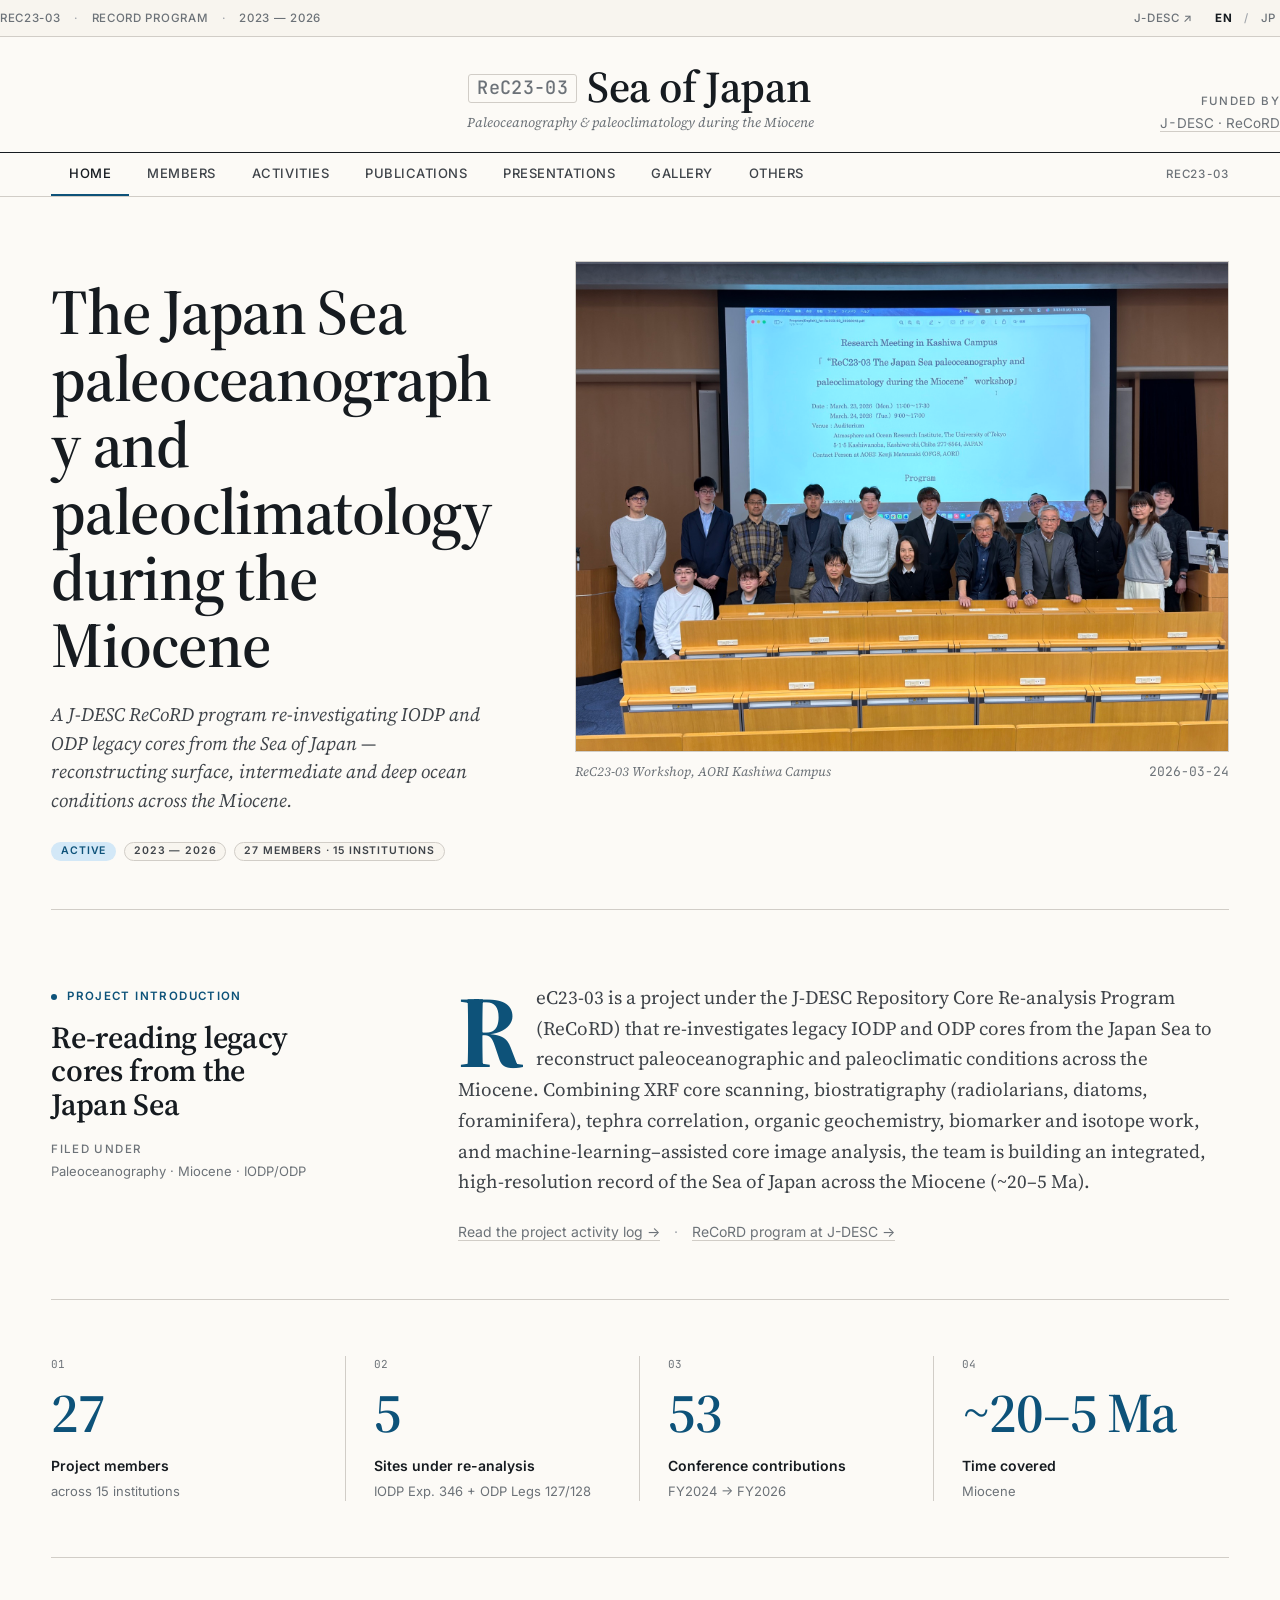
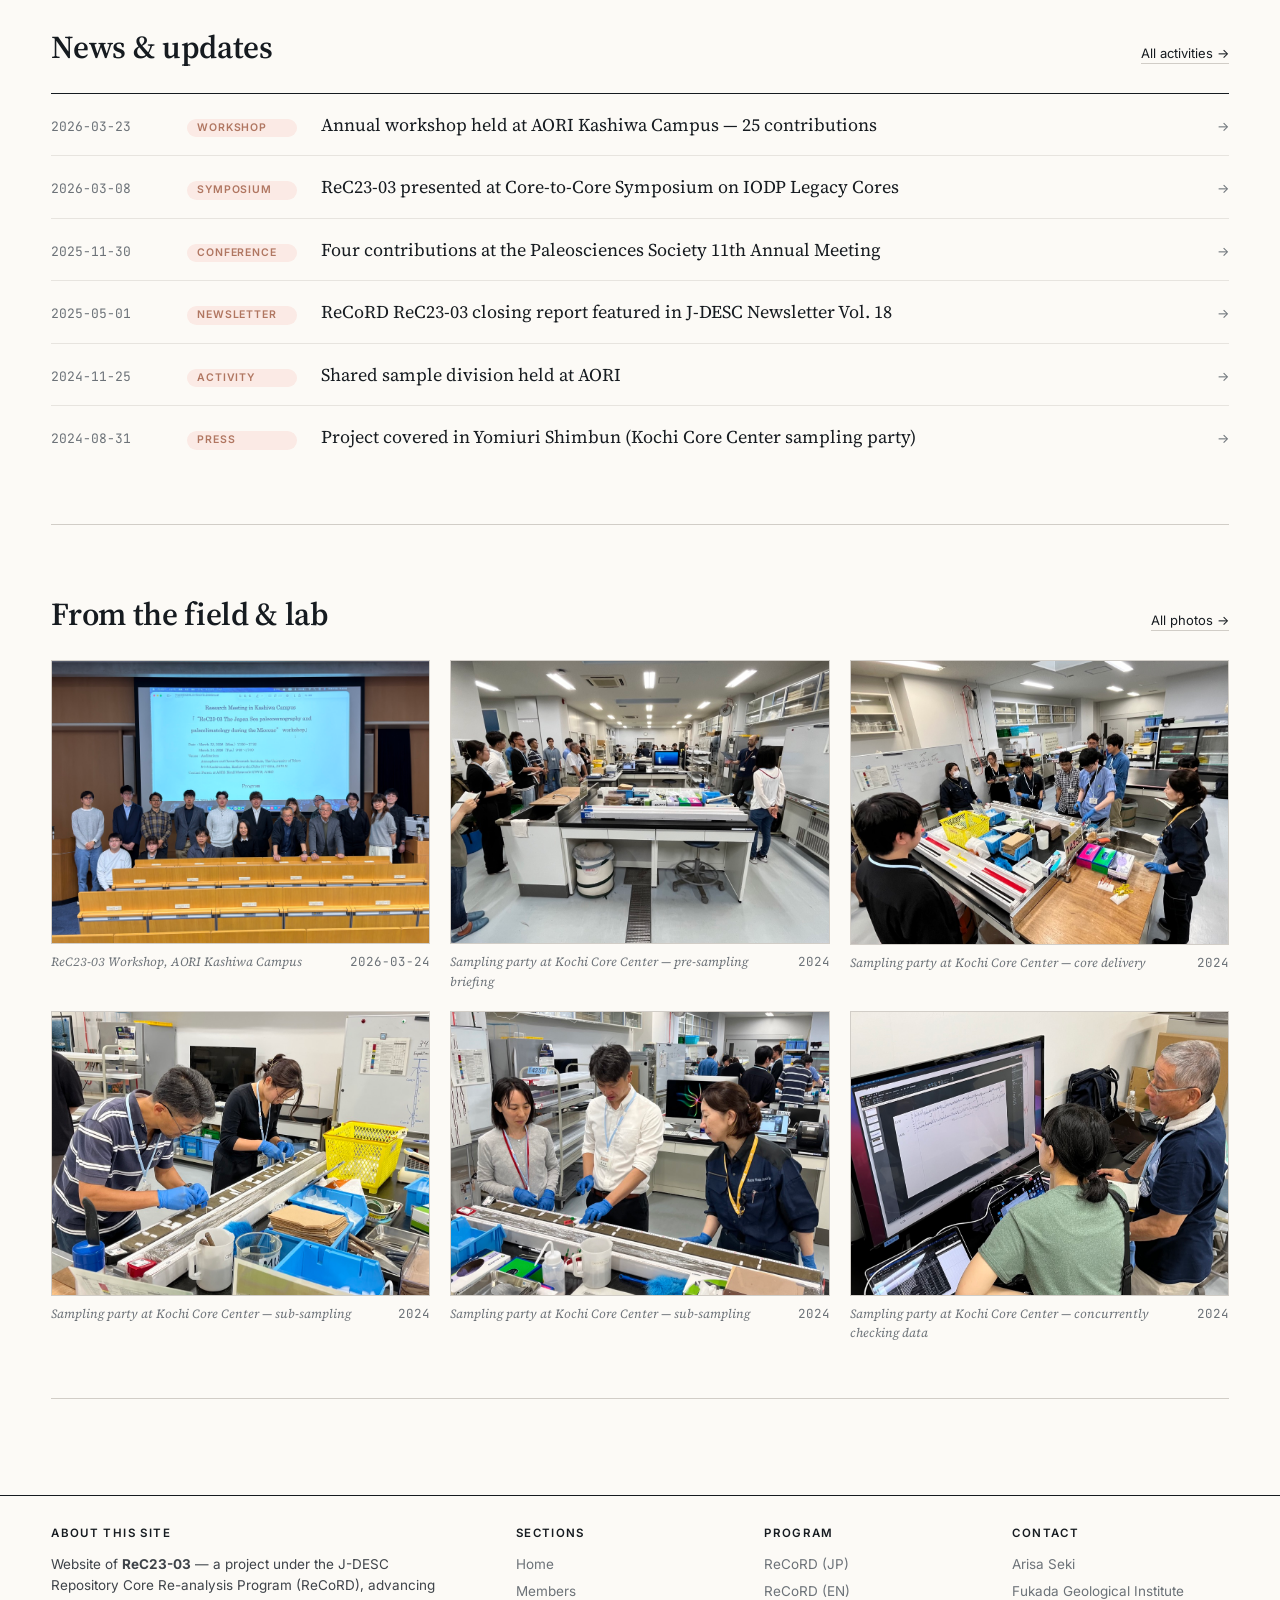
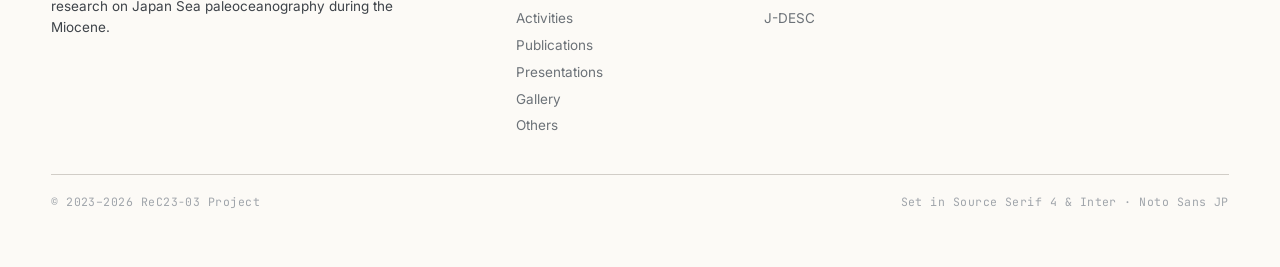
==== commit 1bfcb56f: "Content: add student member Rikuto Watanabe (Kwansei Gakuin) From Seki's mail to the ReC23-03 list (" ====
--- a/index.html
+++ b/index.html
@@ -98,7 +98,7 @@
         <div class="tags">
           <span class="tag accent"><span class="en">Active</span><span class="jp">進行中</span></span>
           <span class="tag">2023 — 2026</span>
-          <span class="tag"><span class="en">26 members · 15 institutions</span><span class="jp">26名 · 15機関</span></span>
+          <span class="tag"><span class="en">27 members · 15 institutions</span><span class="jp">27名 · 15機関</span></span>
         </div>
       </div>
       <figure>
@@ -152,7 +152,7 @@
     <div class="grid">
       <div class="cell">
         <div class="idx numeral">01</div>
-        <div class="value">26</div>
+        <div class="value">27</div>
         <div class="label">Project members</div>
         <div class="note">across 15 institutions</div>
       </div>
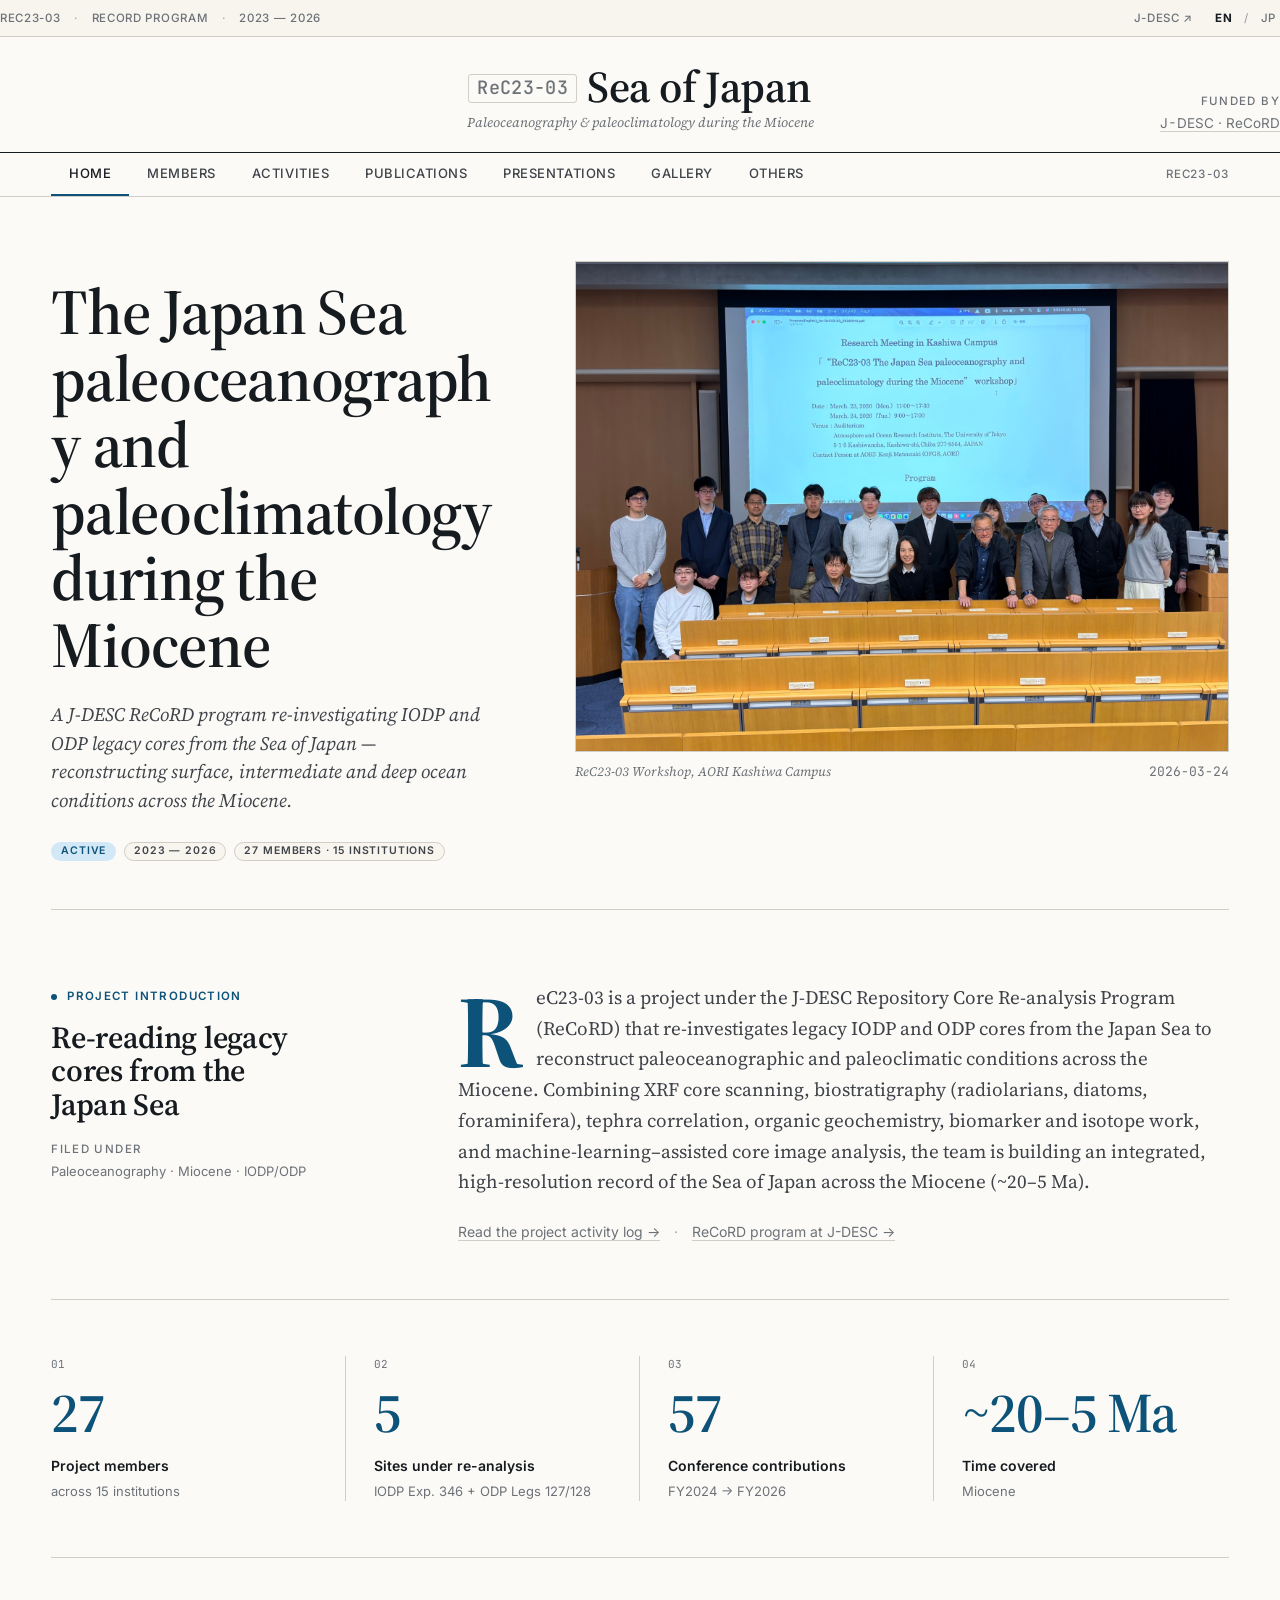
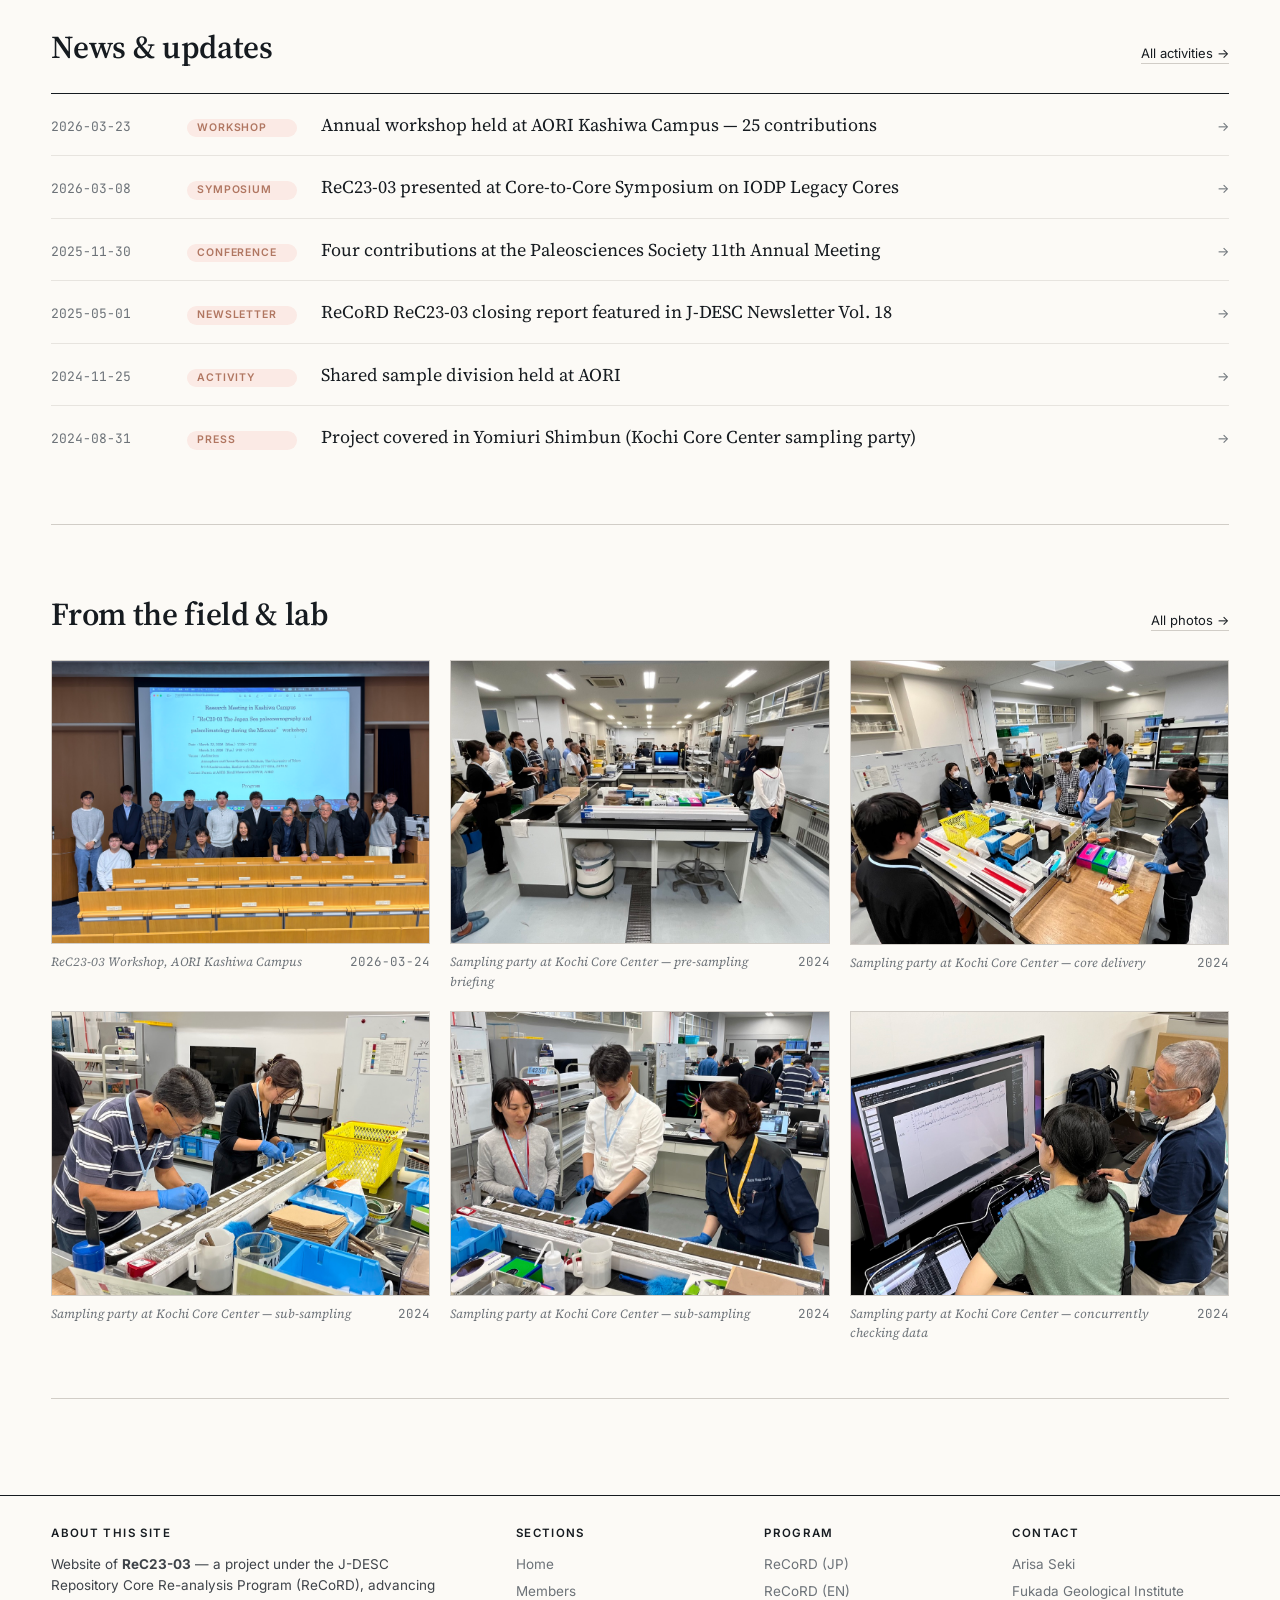
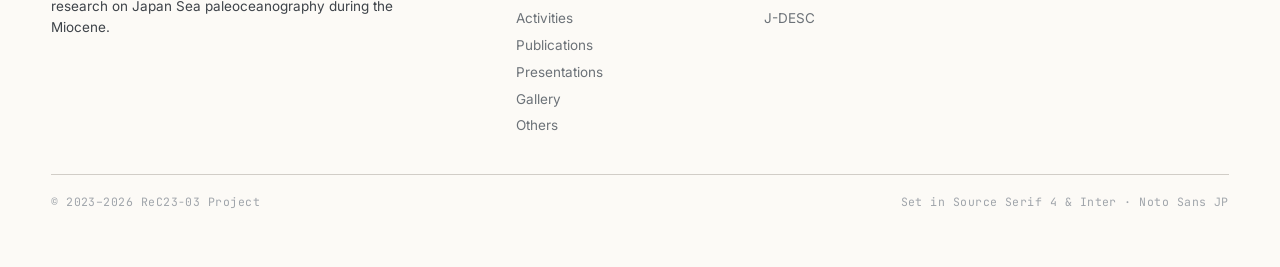
==== commit 93667a0a: "Content: add four Sept 2026 contributions and two project meetings From Seki's Website content_20260" ====
--- a/index.html
+++ b/index.html
@@ -164,7 +164,7 @@
       </div>
       <div class="cell">
         <div class="idx numeral">03</div>
-        <div class="value">53</div>
+        <div class="value">57</div>
         <div class="label">Conference contributions</div>
         <div class="note">FY2024 → FY2026</div>
       </div>
--- a/styles.css
+++ b/styles.css
@@ -348,6 +348,9 @@
 html[data-lang="jp"] .lang-toggle button[data-lang="jp"] {
   color: var(--ink); font-weight: 700;
 }
+/* JP can break between any two characters, so without this the nav links
+   flex-shrink into vertical stacks on narrow screens instead of scrolling. */
+.nav-links a { white-space: nowrap; }
 
 /* separators used between inline utility items */
 .dot-sep { margin: 0 10px; color: var(--ink-4); }
